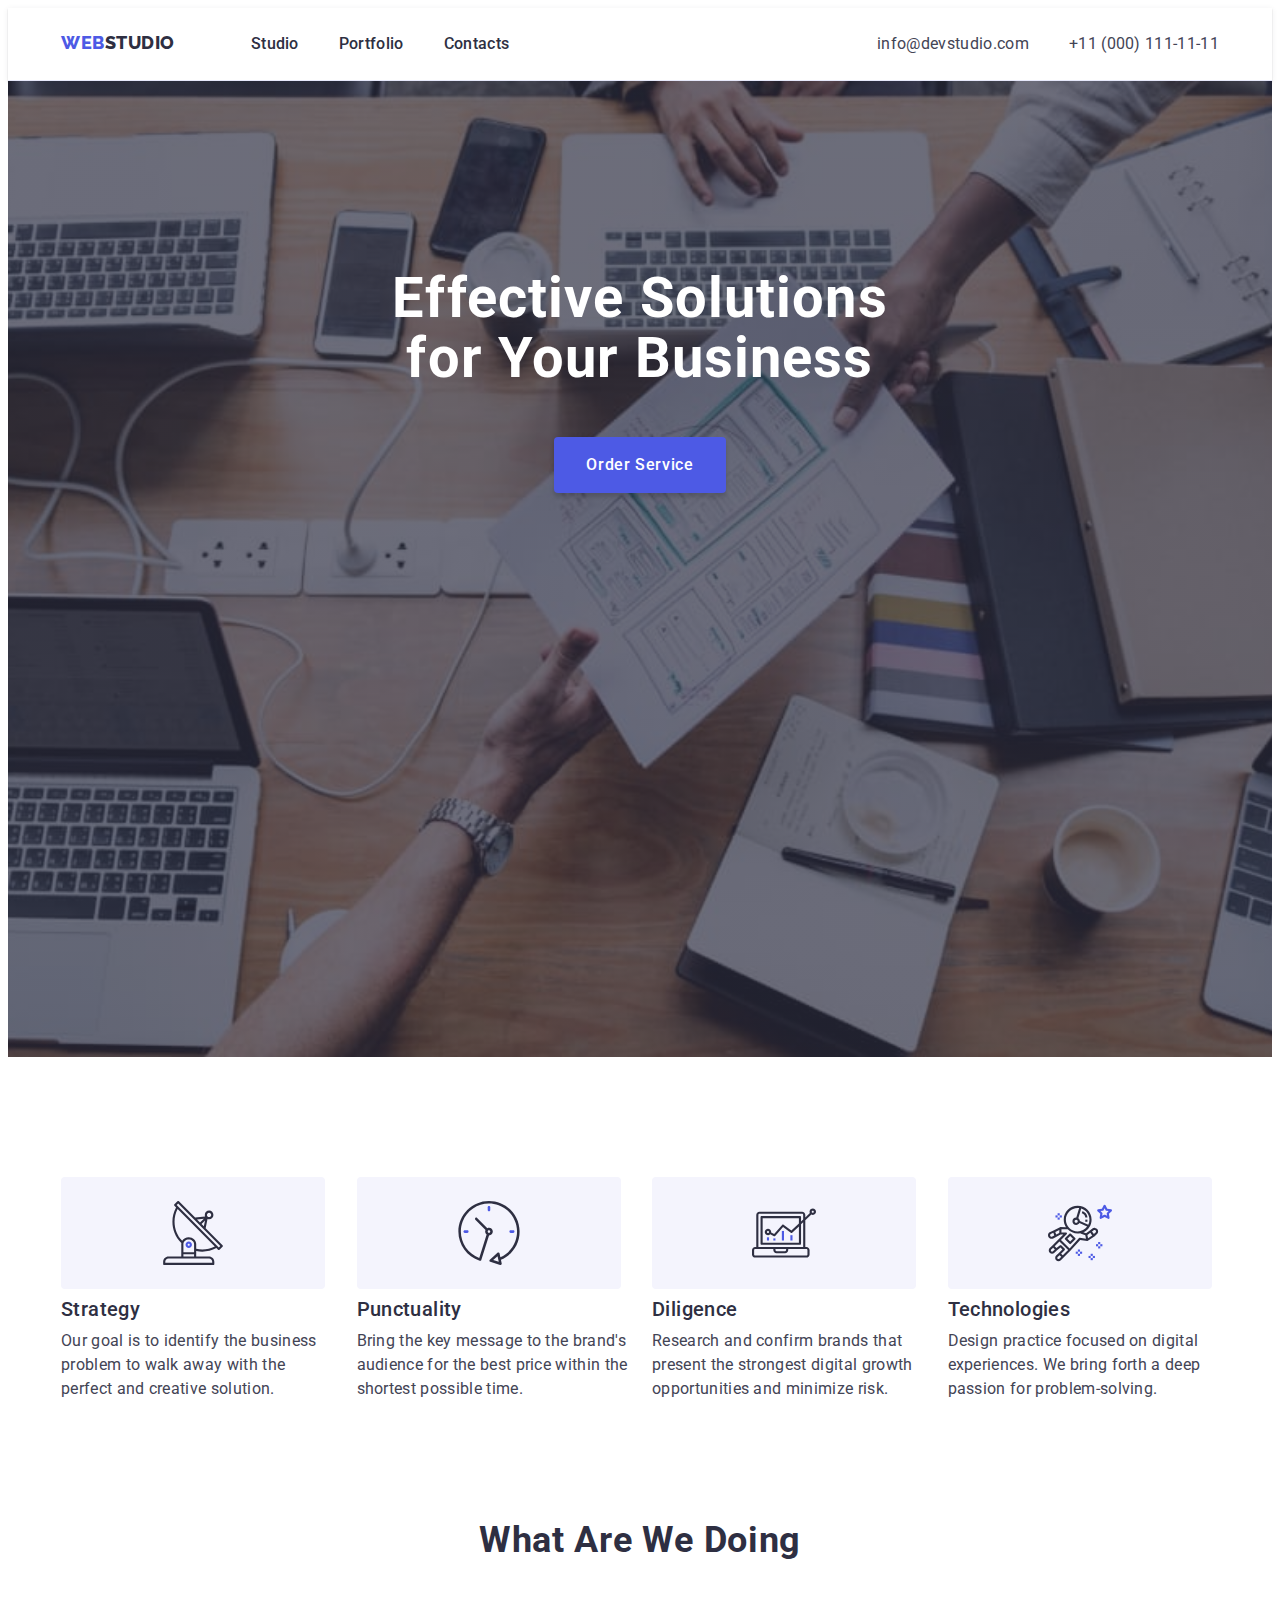
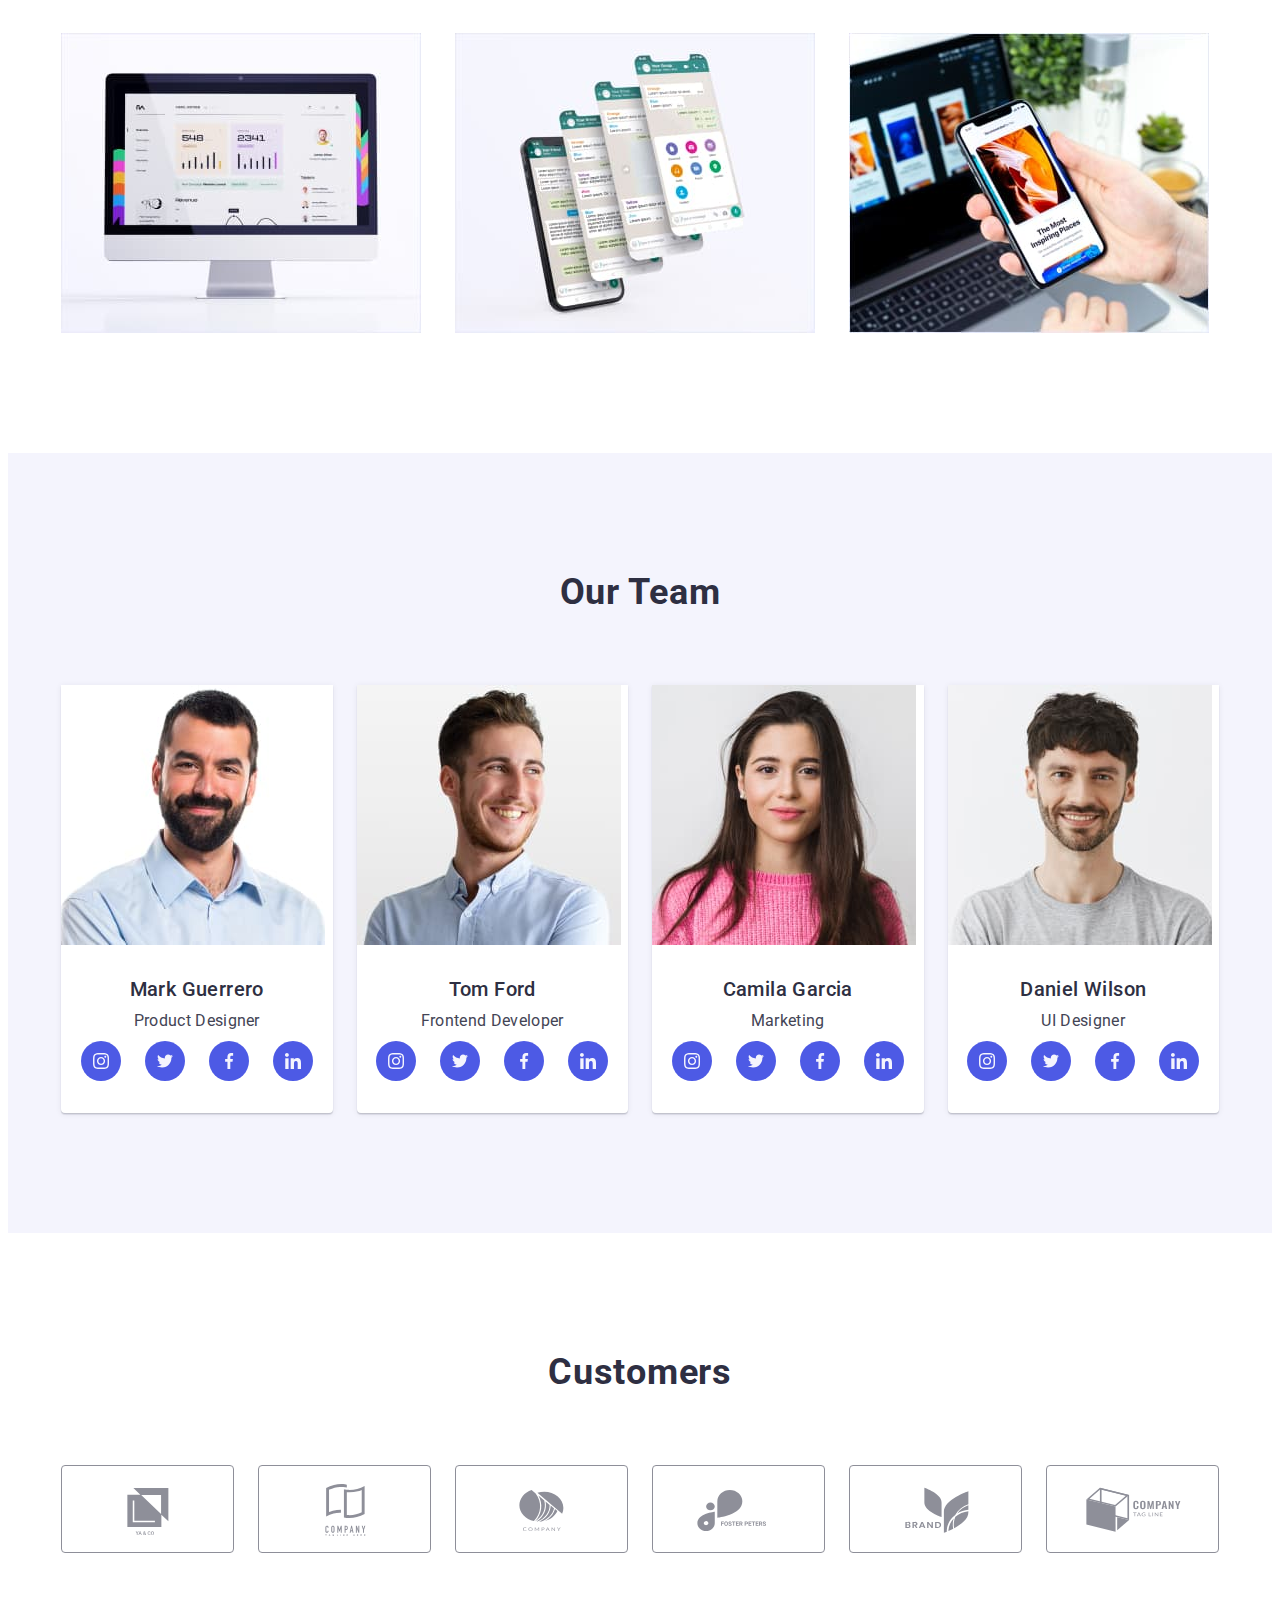
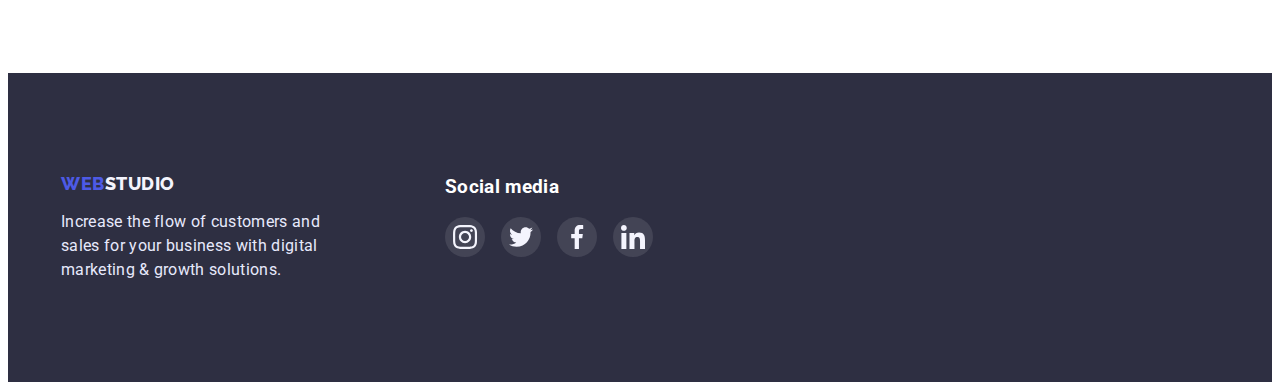
==== index.html @ f20c6e44 "done-1" ====
<!DOCTYPE html>
<html lang="en">
  <head>
    <meta charset="UTF-8" />
    <meta http-equiv="X-UA-Compatible" content="IE=edge" />
    <meta name="viewport" content="width=device-width, initial-scale=1.0" />
    <title>Document</title>
    <link rel="preconnect" href="https://fonts.googleapis.com" />
    <link rel="preconnect" href="https://fonts.gstatic.com" crossorigin />
    <link
      href="https://fonts.googleapis.com/css2?family=Raleway:wght@800&family=Roboto:wght@400;500;700;900&display=swap"
      rel="stylesheet"
    />
    <link
      rel="stylesheet"
      href="https://cdnjs.cloudflare.com/ajax/libs/modern-normalize/1.1.0/modern-normalize.min.css"
      integrity="sha512-wpPYUAdjBVSE4KJnH1VR1HeZfpl1ub8YT/NKx4PuQ5NmX2tKuGu6U/JRp5y+Y8XG2tV+wKQpNHVUX03MfMFn9Q=="
      crossorigin="anonymous"
      referrerpolicy="no-referrer"
    />
    <link rel="stylesheet" href="./css/styles.css" />
  </head>
  <body>
    <!--Header-->
    <header class="header">
      <div class="container maim-nav">
        <nav class="navigation">
          <a class="logo link" href="./index.html">
            Web<span class="logo-studio">Studio</span>
          </a>
          <ul class="style-nav list">
            <li class="item"><a class="link" href="./index.html">Studio</a></li>
            <li class="item">
              <a class="link" href="./portfolio.html">Portfolio</a>
            </li>
            <li class="item"><a class="link" href="">Contacts</a></li>
          </ul>
        </nav>
        <address class="addres">
          <ul class="addres-items list">
            <li class="item">
              <a class="link" href="mailto:info@devstudio.com"
                >info@devstudio.com</a
              >
            </li>
            <li class="item">
              <a class="link" href="tel:+110001111111">+11 (000) 111-11-11</a>
            </li>
          </ul>
        </address>
      </div>
    </header>
    <!--Main-->
    <main>
      <!--Hero-->
      <section class="hero">
        <div class="hero-item container">
          <h1 class="title">Effective Solutions for Your Business</h1>
          <button class="btn" type="button">Order Service</button>
        </div>
      </section>
      <!--Features-->
      <section class="features">
        <div class="container">
          <h2 class="visually-hidden">Features</h2>
          <ul class="features-items list">
            <li class="item">
              <div class="features-item-icon">
                <svg width="64" height="64" class="features-icon">
                  <use href="./images/icons.svg#icon-strategy"></use>
                </svg>
              </div>
              <h3 class="title">Strategy</h3>
              <p class="text">
                Our goal is to identify the business problem to walk away with
                the perfect and creative solution.
              </p>
            </li>
            <li class="item">
              <div class="features-item-icon">
                <svg width="64" height="64" class="features-icon">
                  <use href="./images/icons.svg#icon-punctuality"></use>
                </svg>
              </div>
              <h3 class="title">Punctuality</h3>
              <p class="text">
                Bring the key message to the brand's audience for the best price
                within the shortest possible time.
              </p>
            </li>
            <li class="item">
              <div class="features-item-icon">
                <svg width="64" height="64" class="features-icon">
                  <use href="./images/icons.svg#icon-diligence"></use>
                </svg>
              </div>
              <h3 class="title">Diligence</h3>
              <p class="text">
                Research and confirm brands that present the strongest digital
                growth opportunities and minimize risk.
              </p>
            </li>
            <li class="item">
              <div class="features-item-icon">
                <svg width="64" height="64" class="features-icon">
                  <use href="./images/icons.svg#icon-technologies"></use>
                </svg>
              </div>
              <h3 class="title">Technologies</h3>
              <p class="text">
                Design practice focused on digital experiences. We bring forth a
                deep passion for problem-solving.
              </p>
            </li>
          </ul>
        </div>
      </section>
      <!--Services-->
      <section class="services">
        <div class="container">
          <h2 class="main-title">What are we doing</h2>
          <ul class="services-items list">
            <li class="item">
              <img src="./images/img1.jpg" alt="Desktop app" width="360" />
            </li>
            <li class="item">
              <img src="./images/img2.jpg" alt="Mobile app" width="360" />
            </li>
            <li class="item">
              <img
                src="./images/img3.jpg"
                alt="Synchronize your apps"
                width="360"
              />
            </li>
          </ul>
        </div>
      </section>
      <!--Our Team-->
      <section class="team">
        <div class="container">
          <h2 class="main-title">Our Team</h2>
          <ul class="team-items list">
            <li class="item">
              <img src="./images/Team1.jpg" alt="Photo" width="264" />
              <div class="team-info">
                <h3 class="title">Mark Guerrero</h3>
                <p class="text">Product Designer</p>
                <ul class="team-social list">
                  <li class="team-social-item">
                    <a href="" class="team-social-link link">
                      <svg width="40" height="40">
                        <use href="./images/icons.svg#icon-team-insta"></use>
                      </svg>
                    </a>
                  </li>
                  <li class="team-social-item">
                    <a href="" class="team-social-link link">
                      <svg width="40" height="40">
                        <use href="./images/icons.svg#icon-team-twitter"></use>
                      </svg>
                    </a>
                  </li>
                  <li class="team-social-item">
                    <a href="" class="team-social-link link">
                      <svg width="40" height="40">
                        <use href="./images/icons.svg#icon-team-facebook"></use>
                      </svg>
                    </a>
                  </li>
                  <li class="team-social-item">
                    <a href="" class="team-social-link link">
                      <svg width="40" height="40">
                        <use href="./images/icons.svg#icon-team-linkedin"></use>
                      </svg>
                    </a>
                  </li>
                </ul>
              </div>
            </li>
            <li class="item">
              <img src="./images/Team2.jpg" alt="Photo" width="264" />
              <div class="team-info">
                <h3 class="title">Tom Ford</h3>
                <p class="text">Frontend Developer</p>
                <ul class="team-social list">
                  <li class="team-social-item">
                    <a href="" class="team-social-link link">
                      <svg width="40" height="40">
                        <use href="./images/icons.svg#icon-team-insta"></use>
                      </svg>
                    </a>
                  </li>
                  <li class="team-social-item">
                    <a href="" class="team-social-link link">
                      <svg width="40" height="40">
                        <use href="./images/icons.svg#icon-team-twitter"></use>
                      </svg>
                    </a>
                  </li>
                  <li class="team-social-item">
                    <a href="" class="team-social-link link">
                      <svg width="40" height="40">
                        <use href="./images/icons.svg#icon-team-facebook"></use>
                      </svg>
                    </a>
                  </li>
                  <li class="team-social-item">
                    <a href="" class="team-social-link link">
                      <svg width="40" height="40">
                        <use href="./images/icons.svg#icon-team-linkedin"></use>
                      </svg>
                    </a>
                  </li>
                </ul>
              </div>
            </li>
            <li class="item">
              <img src="./images/Team3.jpg" alt="Photo" width="264" />
              <div class="team-info">
                <h3 class="title">Camila Garcia</h3>
                <p class="text">Marketing</p>
                <ul class="team-social list">
                  <li class="team-social-item">
                    <a href="" class="team-social-link link">
                      <svg width="40" height="40">
                        <use href="./images/icons.svg#icon-team-insta"></use>
                      </svg>
                    </a>
                  </li>
                  <li class="team-social-item">
                    <a href="" class="team-social-link link">
                      <svg width="40" height="40">
                        <use href="./images/icons.svg#icon-team-twitter"></use>
                      </svg>
                    </a>
                  </li>
                  <li class="team-social-item">
                    <a href="" class="team-social-link link">
                      <svg width="40" height="40">
                        <use href="./images/icons.svg#icon-team-facebook"></use>
                      </svg>
                    </a>
                  </li>
                  <li class="team-social-item">
                    <a href="" class="team-social-link link">
                      <svg width="40" height="40">
                        <use href="./images/icons.svg#icon-team-linkedin"></use>
                      </svg>
                    </a>
                  </li>
                </ul>
              </div>
            </li>
            <li class="item">
              <img src="./images/Team4.jpg" alt="Photo" width="264" />
              <div class="team-info">
                <h3 class="title">Daniel Wilson</h3>
                <p class="text">UI Designer</p>
                <ul class="team-social list">
                  <li class="team-social-item">
                    <a href="" class="team-social-link link">
                      <svg width="40" height="40">
                        <use href="./images/icons.svg#icon-team-insta"></use>
                      </svg>
                    </a>
                  </li>
                  <li class="team-social-item">
                    <a href="" class="team-social-link link">
                      <svg width="40" height="40">
                        <use href="./images/icons.svg#icon-team-twitter"></use>
                      </svg>
                    </a>
                  </li>
                  <li class="team-social-item">
                    <a href="" class="team-social-link link">
                      <svg width="40" height="40">
                        <use href="./images/icons.svg#icon-team-facebook"></use>
                      </svg>
                    </a>
                  </li>
                  <li class="team-social-item">
                    <a href="" class="team-social-link link">
                      <svg width="40" height="40">
                        <use href="./images/icons.svg#icon-team-linkedin"></use>
                      </svg>
                    </a>
                  </li>
                </ul>
              </div>
            </li>
          </ul>
        </div>
      </section>
    </main>
    <!-- Customers -->
    <section class="customers">
      <div class="container">
        <h2 class="main-title">Customers</h2>
        <ul class="customers-items list">
          <li class="item">
            <a class="costomer-logo" href="">
              <svg width="104" height="56">
                <use
                  class="costomer-icon"
                  href="./images/icons.svg#icon-logo-1"
                ></use>
              </svg>
            </a>
          </li>
          <li class="item">
            <a class="costomer-logo" href="">
              <svg width="104" height="56">
                <use
                  class="costomer-icon"
                  href="./images/icons.svg#icon-logo-2"
                ></use>
              </svg>
            </a>
          </li>
          <li class="item">
            <a class="costomer-logo" href="">
              <svg width="104" height="56">
                <use
                  class="costomer-icon"
                  href="./images/icons.svg#icon-logo-3"
                ></use>
              </svg>
            </a>
          </li>
          <li class="item">
            <a class="costomer-logo" href="">
              <svg width="104" height="56">
                <use
                  class="costomer-icon"
                  href="./images/icons.svg#icon-logo-4"
                ></use>
              </svg>
            </a>
          </li>
          <li class="item">
            <a class="costomer-logo" href="">
              <svg width="104" height="56">
                <use
                  class="costomer-icon"
                  href="./images/icons.svg#icon-logo-5"
                ></use>
              </svg>
            </a>
          </li>
          <li class="item">
            <a class="costomer-logo" href="">
              <svg width="104" height="56">
                <use
                  class="costomer-icon"
                  href="./images/icons.svg#icon-logo-6"
                ></use>
              </svg>
            </a>
          </li>
        </ul>
      </div>
    </section>
    <!--Footer-->
    <footer class="footer">
      <div class="container">
        <div class="logo-descr">
          <a class="logo link" href="./index.html">
            Web<span class="logo-studio">Studio</span>
          </a>
          <p class="text">
            Increase the flow of customers and sales for your business with
            digital marketing & growth solutions.
          </p>
        </div>
        <div class="social-footer">
          <h3 class="title">Social media</h3>
          <ul class="list">
            <li class="item">
              <svg width="40" height="40">
                <use href="./images/icons.svg#icon-footer-insta"></use>
              </svg>
            </li>
            <li class="item">
              <svg width="40" height="40">
                <use href="./images/icons.svg#icon-footer-twitter"></use>
              </svg>
            </li>
            <li class="item">
              <svg width="40" height="40">
                <use href="./images/icons.svg#icon-footer-facebook"></use>
              </svg>
            </li>
            <li class="item">
              <svg width="40" height="40">
                <use href="./images/icons.svg#icon-footer-linkedin"></use>
              </svg>
            </li>
          </ul>
        </div>
      </div>
    </footer>
  </body>
</html>
---- css/styles.css ----
:root {
  --primary-brand: #4d5ae5;
  --pressed-state: #404bbf;
  --dark: #2e2f42;
  --success: #31d0aa;
  --text: #434455;
  --subtle-text: #8e8f99;
  --accent: #e7e9fc;
  --light: #f4f4fd;
  --modal-overlay: rgba(46, 47, 66, 0.4);
  --hero-background: #2e2f42;
  --white-background: #ffffff;
  --modal-background: #fcfcfc;
}

body {
  color: var(--text);
  background-color: var(--white-background);
  font-family: "Roboto", sans-serif;
  letter-spacing: 0.02em;
  font-size: 16px;
  line-height: 1.5;
}

/* -----utilities-------- */

h1,
h2,
h3,
h4,
h5,
h6,
p {
  margin: 0;
}

.list {
  list-style: none;
  margin: 0;
  padding: 0;
}

.container {
  margin-left: auto;
  margin-right: auto;
  width: 1158px;
  padding-left: 15px;
  padding-right: 15px;
}

.visually-hidden {
  position: absolute;
  width: 1px;
  height: 1px;
  margin: -1px;
  border: 0;
  padding: 0;
  white-space: nowrap;
  clip-path: inset(100%);
  clip: rect(0 0 0 0);
  overflow: hidden;
}

img {
  display: block;
  max-width: 100%;
  height: auto;
}

/* -----------header and logo--------------*/

.header {
  border-bottom: 1px solid var(--accent);
  box-shadow: 0px 2px 1px rgba(46, 47, 66, 0.08),
    0px 1px 1px rgba(46, 47, 66, 0.16), 0px 1px 6px rgba(46, 47, 66, 0.08);
}

.maim-nav {
  display: flex;
  align-items: center;
}

.navigation {
  display: flex;
}

.header .logo {
  margin-right: 76px;
}

.header .logo,
.footer .logo {
  padding-top: 24px;
  padding-bottom: 24px;

  font-family: Raleway, sans-serif;
  font-weight: 800;
  font-size: 18px;
  line-height: 1.17;
  letter-spacing: 0.03em;

  text-transform: uppercase;
  color: var(--primary-brand);
}

.header .logo:hover,
.header .logo:focus {
  text-decoration: underline;
}

.header .logo-studio {
  color: var(--dark);
}

.style-nav {
  display: flex;
}

.style-nav .item:not(:last-child) {
  margin-right: 40px;
}

.addres-items .item:not(:last-child) {
  margin-right: 40px;
}

.style-nav .link {
  display: block;
  padding-top: 24px;
  padding-bottom: 24px;

  color: var(--dark);
  font-weight: 500;
  font-size: 16px;
  line-height: 1.5;
}

.style-nav .link:hover,
.style-nav .link:focus,
.addres .link:hover,
.addres .link:focus {
  color: var(--pressed-state);
}

.link {
  text-decoration: none;
}

.addres {
  font-style: normal;
  margin-left: auto;
}

.addres-items {
  display: flex;
}

.addres .link {
  display: block;
  padding-top: 24px;
  padding-bottom: 24px;

  color: var(--text);
  font-weight: 400;
}

/* -----------Sections ---------------*/

/* ___hero___ */

.hero {
  max-width: 1440px;
  height: 600px;
  padding-top: 188px;
  padding-bottom: 188px;
  margin-left: auto;
  margin-right: auto;

  background-color: var(--hero-background);

  background-image: linear-gradient(
      rgba(46, 47, 66, 0.7),
      rgba(46, 47, 66, 0.7)
    ),
    url(../images/hero.jpg);
  background-repeat: no-repeat;
  background-size: cover;
  background-position: center;
}

.hero-item {
  text-align: center;
}

.hero .title {
  max-width: 496px;
  margin-left: auto;
  margin-right: auto;
  margin-bottom: 48px;

  font-weight: 700;
  font-size: 56px;
  line-height: 1.07;

  letter-spacing: 0.02em;
  color: var(--white-background);
}

.hero .btn {
  padding: 16px 32px;
  min-width: 169px;

  font-family: "Roboto", sans-serif;
  font-weight: 500;
  font-size: 16px;
  line-height: 1.5;
  letter-spacing: 0.04em;

  color: var(--white-background);
  background-color: var(--primary-brand);
  cursor: pointer;
  border-radius: 4px;
  border: none;
  box-shadow: 0px 4px 4px rgba(0, 0, 0, 0.15);
}

.hero .btn:hover,
.hero .btn:focus {
  color: var(--primary-brand);
  background-color: var(--white-background);
}

/* ------Features--------- */

.features-item-icon {
  display: flex;
  align-items: center;
  justify-content: center;
  margin-bottom: 8px;

  width: 264px;
  height: 112px;

  background: var(--light);
  border-radius: 4px;
}

.features-icon {
}

.features,
.customers {
  padding-top: 120px;
  padding-bottom: 120px;
}

.features-items {
  display: flex;
  gap: 24px;
}

.features-items .item {
  flex-basis: calc((100% - 72px) / 4);
}

.features .title,
.team .title,
.portfolio .title {
  font-weight: 500;
  font-size: 20px;
  line-height: 1.2;
  color: var(--dark);
  letter-spacing: 0.02em;
  margin-bottom: 8px;
}

.text {
  font-size: 16px;
  margin: 0;
}

/* ------------Services------------- */

.services {
  padding-bottom: 120px;
}

.services-items {
  display: flex;
  gap: 24px;
}
.services-items > .item {
  flex-basis: calc((100% - 48px) / 3);
}

/* --------------Our Team----------------- */
.team {
  background-color: var(--light);
  padding-top: 120px;
  padding-bottom: 120px;
}

.main-title {
  margin-bottom: 72px;
  margin-top: 0;

  font-weight: 700;
  font-size: 36px;
  line-height: 1.11;
  letter-spacing: 0.02em;

  text-align: center;
  text-transform: capitalize;
  color: var(--dark);
}

.team-items {
  display: flex;
  gap: 24px;
}

.team-items .item {
  flex-basis: calc((100% - 72px) / 4);
  background-color: var(--white-background);
  box-shadow: 0px 1px 6px rgba(46, 47, 66, 0.08),
    0px 1px 1px rgba(46, 47, 66, 0.16), 0px 2px 1px rgba(46, 47, 66, 0.08);
  border-radius: 0px 0px 4px 4px;
}

.team-info {
  padding: 32px 16px;
  text-align: center;
}

.team-social {
  display: flex;
  justify-content: center;
  gap: 24px;
  margin-top: 8px;
}

.team-social-item {
  width: 40px;
  height: 40px;
}

.team-social-link {
  width: 100%;
  height: 100%;
  border-radius: 50%;
  display: block;
}

/* ---------customers------------- */

.customers {
}

.customers-items {
  display: flex;
}
.customers-items > .item {
  display: flex;
  align-items: center;
  justify-content: center;
  flex-basis: calc((100% - 5 * 24px) / 6);
  margin-right: 24px;

  width: 168px;
  height: 88px;
  box-sizing: border-box;

  border: 1px solid var(--subtle-text);
  border-radius: 4px;
}

.customers-items > .item:hover,
.customers-items > .item:focus {
  box-shadow: 0px 4px 4px rgba(0, 0, 0, 0.25);
}

.customers-items > .item:last-child {
  margin-right: 0;
}

.costomer-logo {
  display: flex;
}

/* --------portfolio-------------- */

.portfolio {
  padding-top: 96px;
  padding-bottom: 120px;
}

.button-style {
  display: flex;
  justify-content: center;
}

.button-style .filters-button {
  display: flex;
  flex-direction: row;
  justify-content: center;
  align-items: center;
  padding: 12px 24px;
  height: 48px;

  font-weight: 500;
  font-size: 16px;
  line-height: 1.5;
  text-align: center;
  letter-spacing: 0.04em;
  font-family: inherit;

  color: var(--primary-brand);
  background-color: var(--light);
  cursor: pointer;
  border: 1px solid var(--accent);
  border-radius: 4px;
}

.button-style > .item {
  margin-right: 24px;
}

.button-style > .item:nth-last-child(1) {
  margin-right: 0;
}

.filters-button {
}

.filters-button:focus,
.filters-button:hover {
  color: var(--white-background);
  background-color: var(--primary-brand);
  border: 1px solid var(--primary-brand);
  box-shadow: 0px 3px 1px rgba(0, 0, 0, 0.1), 0px 2px 1px rgba(0, 0, 0, 0.08),
    0px 2px 2px rgba(0, 0, 0, 0.12);
}

.portfolio-items {
  margin-top: 72px;
  display: flex;
  flex-wrap: wrap;
}

.portfolio-items .item {
  flex-basis: calc((100% - 48px) / 3);
  margin-right: 24px;
  margin-bottom: 48px;
}

.portfolio-items .item:hover,
.portfolio-items .item:focus {
  box-shadow: 0px 1px 6px rgba(46, 47, 66, 0.08),
    0px 1px 1px rgba(46, 47, 66, 0.16), 0px 2px 1px rgba(46, 47, 66, 0.08);
}

.portfolio-items .item:nth-child(3n) {
  margin-right: 0;
}

.portfolio-items .item:nth-last-child(-n + 3) {
  margin-bottom: 0;
}

.item-info {
  border: 1px solid var(--accent);
  border-top: none;
  padding-top: 32px;
  padding-bottom: 32px;
  padding-left: 16px;
}

.portfolio .text {
  color: var(--text);
}

/* -----------------Footer--------------- */

.footer {
  padding-top: 100px;
  padding-bottom: 100px;
  background-color: var(--dark);
}

.footer .logo-studio {
  color: var(--light);
}

.footer .logo {
  display: block;
  padding: 0;
  margin-bottom: 16px;
}

.footer .text {
  color: var(--accent);
  max-width: 264px;
}

.social-footer > .title {
  margin-bottom: 16px;
  color: var(--white-background);
}

.footer > .container {
  display: flex;
}

.social-footer {
  margin-left: 120px;
}
.social-footer > .list {
  display: flex;
  gap: 16px;
}
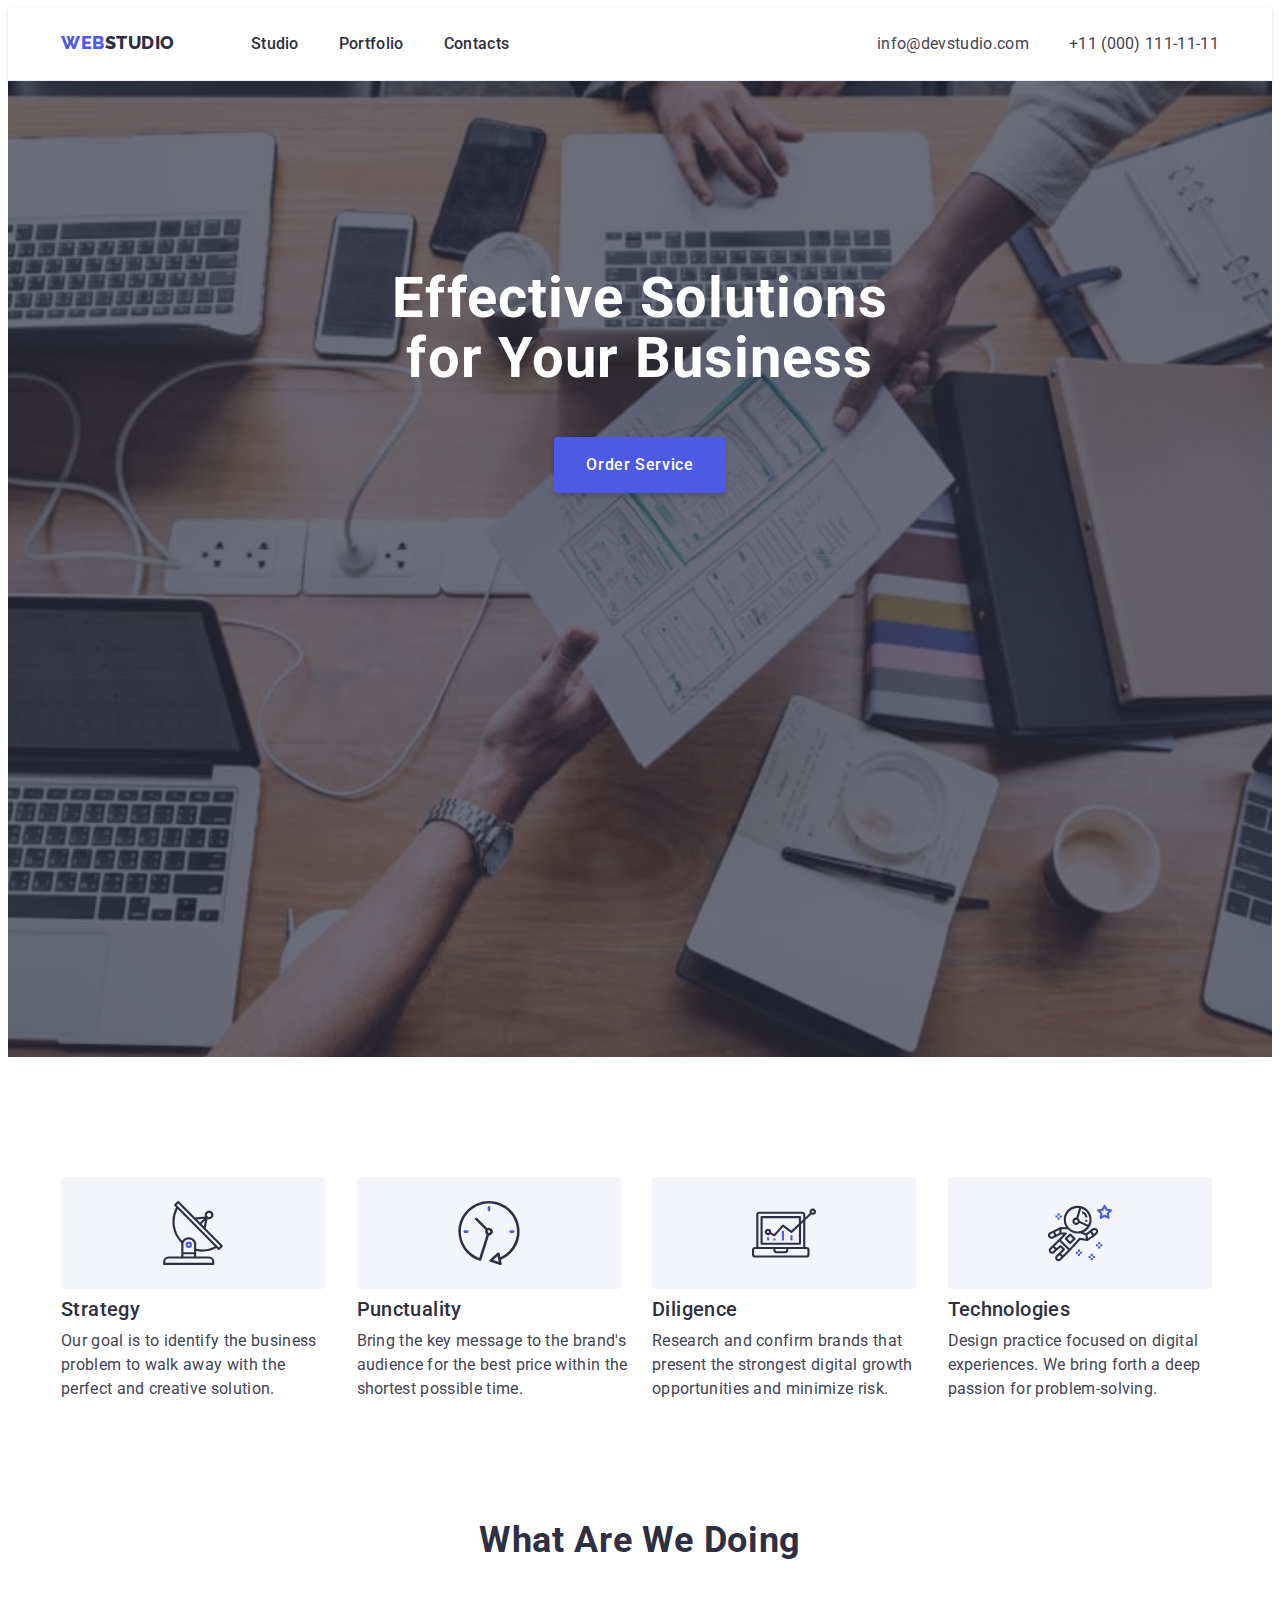
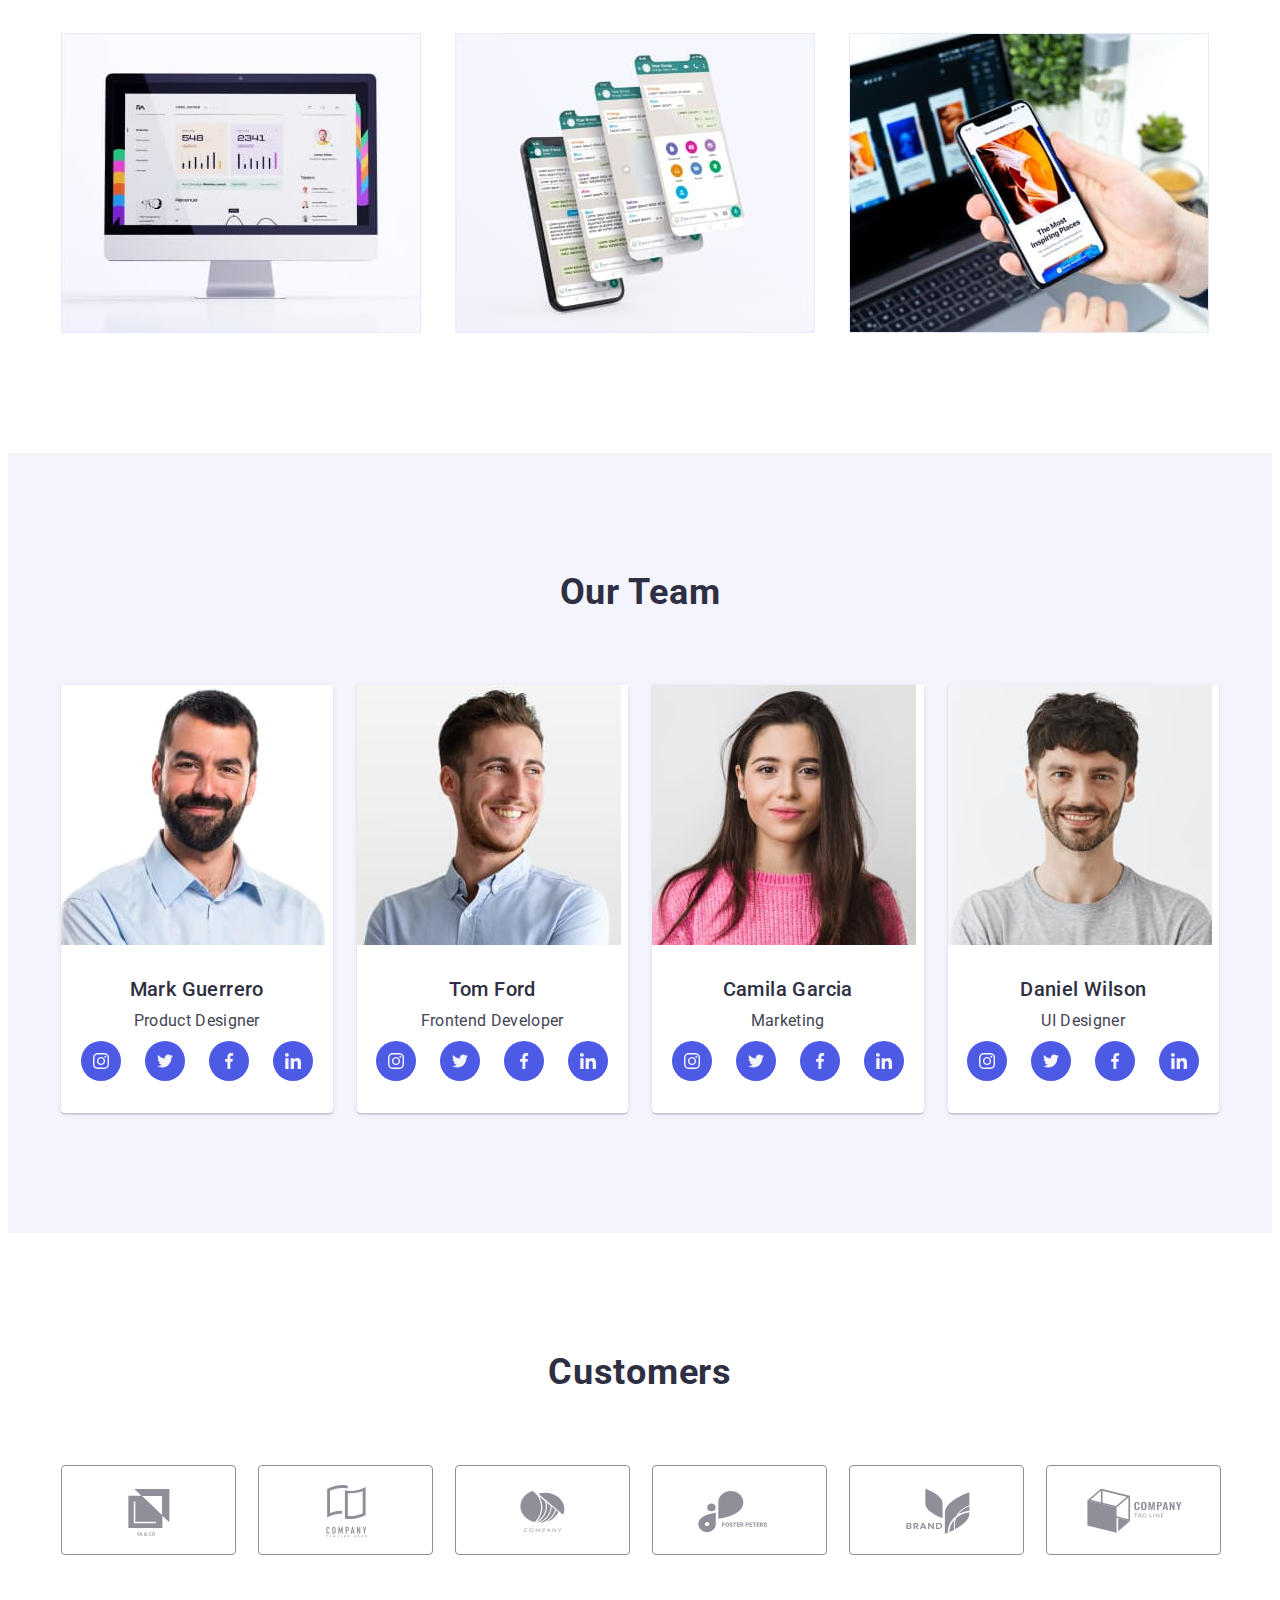
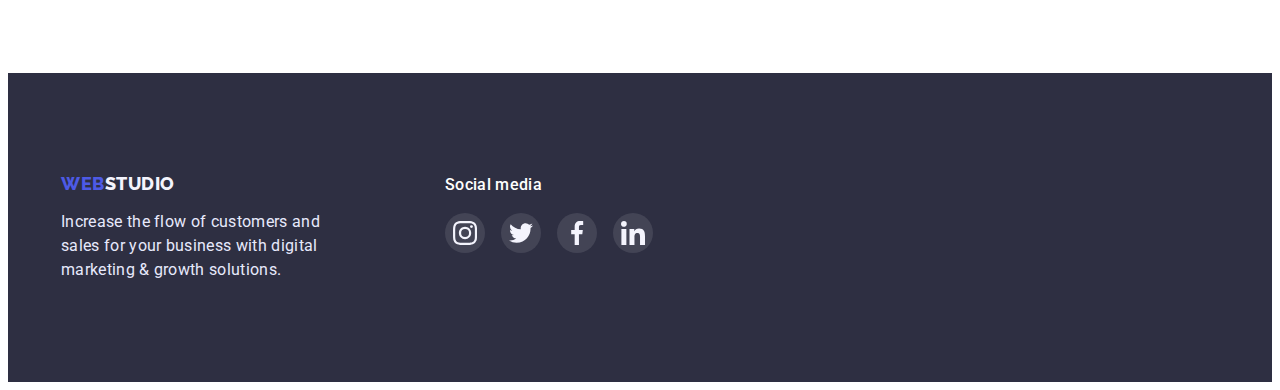
==== commit 8adda6ed: "done-2" ====
--- a/index.html
+++ b/index.html
@@ -149,28 +149,28 @@
                 <ul class="team-social list">
                   <li class="team-social-item">
                     <a href="" class="team-social-link link">
-                      <svg width="40" height="40">
+                      <svg width="16" height="16">
                         <use href="./images/icons.svg#icon-team-insta"></use>
                       </svg>
                     </a>
                   </li>
                   <li class="team-social-item">
                     <a href="" class="team-social-link link">
-                      <svg width="40" height="40">
+                      <svg width="16" height="16">
                         <use href="./images/icons.svg#icon-team-twitter"></use>
                       </svg>
                     </a>
                   </li>
                   <li class="team-social-item">
                     <a href="" class="team-social-link link">
-                      <svg width="40" height="40">
+                      <svg width="16" height="16">
                         <use href="./images/icons.svg#icon-team-facebook"></use>
                       </svg>
                     </a>
                   </li>
                   <li class="team-social-item">
                     <a href="" class="team-social-link link">
-                      <svg width="40" height="40">
+                      <svg width="16" height="16">
                         <use href="./images/icons.svg#icon-team-linkedin"></use>
                       </svg>
                     </a>
@@ -186,28 +186,28 @@
                 <ul class="team-social list">
                   <li class="team-social-item">
                     <a href="" class="team-social-link link">
-                      <svg width="40" height="40">
+                      <svg width="16" height="16">
                         <use href="./images/icons.svg#icon-team-insta"></use>
                       </svg>
                     </a>
                   </li>
                   <li class="team-social-item">
                     <a href="" class="team-social-link link">
-                      <svg width="40" height="40">
+                      <svg width="16" height="16">
                         <use href="./images/icons.svg#icon-team-twitter"></use>
                       </svg>
                     </a>
                   </li>
                   <li class="team-social-item">
                     <a href="" class="team-social-link link">
-                      <svg width="40" height="40">
+                      <svg width="16" height="16">
                         <use href="./images/icons.svg#icon-team-facebook"></use>
                       </svg>
                     </a>
                   </li>
                   <li class="team-social-item">
                     <a href="" class="team-social-link link">
-                      <svg width="40" height="40">
+                      <svg width="16" height="16">
                         <use href="./images/icons.svg#icon-team-linkedin"></use>
                       </svg>
                     </a>
@@ -223,28 +223,28 @@
                 <ul class="team-social list">
                   <li class="team-social-item">
                     <a href="" class="team-social-link link">
-                      <svg width="40" height="40">
+                      <svg width="16" height="16">
                         <use href="./images/icons.svg#icon-team-insta"></use>
                       </svg>
                     </a>
                   </li>
                   <li class="team-social-item">
                     <a href="" class="team-social-link link">
-                      <svg width="40" height="40">
+                      <svg width="16" height="16">
                         <use href="./images/icons.svg#icon-team-twitter"></use>
                       </svg>
                     </a>
                   </li>
                   <li class="team-social-item">
                     <a href="" class="team-social-link link">
-                      <svg width="40" height="40">
+                      <svg width="16" height="16">
                         <use href="./images/icons.svg#icon-team-facebook"></use>
                       </svg>
                     </a>
                   </li>
                   <li class="team-social-item">
                     <a href="" class="team-social-link link">
-                      <svg width="40" height="40">
+                      <svg width="16" height="16">
                         <use href="./images/icons.svg#icon-team-linkedin"></use>
                       </svg>
                     </a>
@@ -260,28 +260,28 @@
                 <ul class="team-social list">
                   <li class="team-social-item">
                     <a href="" class="team-social-link link">
-                      <svg width="40" height="40">
+                      <svg width="16" height="16">
                         <use href="./images/icons.svg#icon-team-insta"></use>
                       </svg>
                     </a>
                   </li>
                   <li class="team-social-item">
                     <a href="" class="team-social-link link">
-                      <svg width="40" height="40">
+                      <svg width="16" height="16">
                         <use href="./images/icons.svg#icon-team-twitter"></use>
                       </svg>
                     </a>
                   </li>
                   <li class="team-social-item">
                     <a href="" class="team-social-link link">
-                      <svg width="40" height="40">
+                      <svg width="16" height="16">
                         <use href="./images/icons.svg#icon-team-facebook"></use>
                       </svg>
                     </a>
                   </li>
                   <li class="team-social-item">
                     <a href="" class="team-social-link link">
-                      <svg width="40" height="40">
+                      <svg width="16" height="16">
                         <use href="./images/icons.svg#icon-team-linkedin"></use>
                       </svg>
                     </a>
@@ -299,62 +299,44 @@
         <h2 class="main-title">Customers</h2>
         <ul class="customers-items list">
           <li class="item">
-            <a class="costomer-logo" href="">
-              <svg width="104" height="56">
-                <use
-                  class="costomer-icon"
-                  href="./images/icons.svg#icon-logo-1"
-                ></use>
-              </svg>
-            </a>
-          </li>
-          <li class="item">
-            <a class="costomer-logo" href="">
-              <svg width="104" height="56">
-                <use
-                  class="costomer-icon"
-                  href="./images/icons.svg#icon-logo-2"
-                ></use>
-              </svg>
-            </a>
-          </li>
-          <li class="item">
-            <a class="costomer-logo" href="">
-              <svg width="104" height="56">
-                <use
-                  class="costomer-icon"
-                  href="./images/icons.svg#icon-logo-3"
-                ></use>
-              </svg>
-            </a>
-          </li>
-          <li class="item">
-            <a class="costomer-logo" href="">
-              <svg width="104" height="56">
-                <use
-                  class="costomer-icon"
-                  href="./images/icons.svg#icon-logo-4"
-                ></use>
-              </svg>
-            </a>
-          </li>
-          <li class="item">
-            <a class="costomer-logo" href="">
-              <svg width="104" height="56">
-                <use
-                  class="costomer-icon"
-                  href="./images/icons.svg#icon-logo-5"
-                ></use>
-              </svg>
-            </a>
-          </li>
-          <li class="item">
-            <a class="costomer-logo" href="">
-              <svg width="104" height="56">
-                <use
-                  class="costomer-icon"
-                  href="./images/icons.svg#icon-logo-6"
-                ></use>
+            <a class="costomer-link" href="">
+              <svg width="104" height="56" class="costomer-logo">
+                <use href="./images/icons.svg#icon-logo-1"></use>
+              </svg>
+            </a>
+          </li>
+          <li class="item">
+            <a class="costomer-link" href="">
+              <svg width="104" height="56" class="costomer-logo">
+                <use href="./images/icons.svg#icon-logo-2"></use>
+              </svg>
+            </a>
+          </li>
+          <li class="item">
+            <a class="costomer-link" href="">
+              <svg width="104" height="56" class="costomer-logo">
+                <use href="./images/icons.svg#icon-logo-3"></use>
+              </svg>
+            </a>
+          </li>
+          <li class="item">
+            <a class="costomer-link" href="">
+              <svg width="104" height="56" class="costomer-logo">
+                <use href="./images/icons.svg#icon-logo-4"></use>
+              </svg>
+            </a>
+          </li>
+          <li class="item">
+            <a class="costomer-link" href="">
+              <svg width="104" height="56" class="costomer-logo">
+                <use href="./images/icons.svg#icon-logo-5"></use>
+              </svg>
+            </a>
+          </li>
+          <li class="item">
+            <a class="costomer-link" href="">
+              <svg width="104" height="56" class="costomer-logo">
+                <use href="./images/icons.svg#icon-logo-6"></use>
               </svg>
             </a>
           </li>
@@ -374,27 +356,35 @@
           </p>
         </div>
         <div class="social-footer">
-          <h3 class="title">Social media</h3>
+          <p class="text">Social media</p>
           <ul class="list">
             <li class="item">
-              <svg width="40" height="40">
-                <use href="./images/icons.svg#icon-footer-insta"></use>
-              </svg>
-            </li>
-            <li class="item">
-              <svg width="40" height="40">
-                <use href="./images/icons.svg#icon-footer-twitter"></use>
-              </svg>
-            </li>
-            <li class="item">
-              <svg width="40" height="40">
-                <use href="./images/icons.svg#icon-footer-facebook"></use>
-              </svg>
-            </li>
-            <li class="item">
-              <svg width="40" height="40">
-                <use href="./images/icons.svg#icon-footer-linkedin"></use>
-              </svg>
+              <a href="" class="footer-link"
+                ><svg width="24" height="24" class="footer-icon">
+                  <use href="./images/icons.svg#icon-footer-insta"></use>
+                </svg>
+              </a>
+            </li>
+            <li class="item">
+              <a href="" class="footer-link"
+                ><svg width="24" height="24" class="footer-icon">
+                  <use href="./images/icons.svg#icon-footer-twitter"></use>
+                </svg>
+              </a>
+            </li>
+            <li class="item">
+              <a href="" class="footer-link"
+                ><svg width="24" height="24" class="footer-icon">
+                  <use href="./images/icons.svg#icon-footer-facebook"></use>
+                </svg>
+              </a>
+            </li>
+            <li class="item">
+              <a href="" class="footer-link"
+                ><svg width="24" height="24" class="footer-icon">
+                  <use href="./images/icons.svg#icon-footer-linkedin"></use>
+                </svg>
+              </a>
             </li>
           </ul>
         </div>
--- a/css/styles.css
+++ b/css/styles.css
@@ -226,8 +226,8 @@
 
 .hero .btn:hover,
 .hero .btn:focus {
-  color: var(--primary-brand);
-  background-color: var(--white-background);
+  color: var(--white-background);
+  background-color: var(--pressed-state);
 }
 
 /* ------Features--------- */
@@ -347,8 +347,16 @@
 .team-social-link {
   width: 100%;
   height: 100%;
+  background-color: var(--primary-brand);
   border-radius: 50%;
-  display: block;
+  display: flex;
+  justify-content: center;
+  align-items: center;
+}
+
+.team-social-link:hover,
+.team-social-link:focus {
+  background-color: var(--pressed-state);
 }
 
 /* ---------customers------------- */
@@ -360,31 +368,39 @@
   display: flex;
 }
 .customers-items > .item {
-  display: flex;
-  align-items: center;
-  justify-content: center;
-  flex-basis: calc((100% - 5 * 24px) / 6);
-  margin-right: 24px;
-
   width: 168px;
   height: 88px;
-  box-sizing: border-box;
+  margin-right: 24px;
+  flex-basis: calc((100% - 5 * 24px) / 6);
+}
+
+.costomer-link {
+  width: 100%;
+  height: 100%;
+  display: flex;
+  align-items: center;
+  justify-content: center;
 
   border: 1px solid var(--subtle-text);
   border-radius: 4px;
 }
-
-.customers-items > .item:hover,
-.customers-items > .item:focus {
+.costomer-link:hover,
+.costomer-link:focus {
   box-shadow: 0px 4px 4px rgba(0, 0, 0, 0.25);
+  border: 1px solid var(--pressed-state);
+}
+
+.costomer-logo {
+  fill: var(--subtle-text);
+}
+
+.costomer-link:hover .costomer-logo,
+.costomer-link:focus .costomer-logo {
+  fill: var(--pressed-state);
 }
 
 .customers-items > .item:last-child {
   margin-right: 0;
-}
-
-.costomer-logo {
-  display: flex;
 }
 
 /* --------portfolio-------------- */
@@ -448,13 +464,14 @@
 }
 
 .portfolio-items .item {
+  display: flex;
   flex-basis: calc((100% - 48px) / 3);
   margin-right: 24px;
   margin-bottom: 48px;
 }
 
-.portfolio-items .item:hover,
-.portfolio-items .item:focus {
+.portfolio-items .link:hover,
+.portfolio-items .link:focus {
   box-shadow: 0px 1px 6px rgba(46, 47, 66, 0.08),
     0px 1px 1px rgba(46, 47, 66, 0.16), 0px 2px 1px rgba(46, 47, 66, 0.08);
 }
@@ -502,13 +519,17 @@
   max-width: 264px;
 }
 
-.social-footer > .title {
+.social-footer > .text {
   margin-bottom: 16px;
+
+  font-weight: 500;
+
   color: var(--white-background);
 }
 
 .footer > .container {
   display: flex;
+  align-items: baseline;
 }
 
 .social-footer {
@@ -516,5 +537,31 @@
 }
 .social-footer > .list {
   display: flex;
+  align-items: center;
+  justify-content: center;
   gap: 16px;
 }
+
+.social-footer .item {
+  width: 40px;
+  height: 40px;
+}
+
+.footer-link {
+  width: 100%;
+  height: 100%;
+  border-radius: 50%;
+  display: flex;
+  justify-content: center;
+  align-items: center;
+  background-color: var(--text);
+}
+
+.footer-icon {
+  fill: var(--light);
+}
+
+.footer-link:hover,
+.footer-link:focus {
+  background: #31d0aa;
+}
